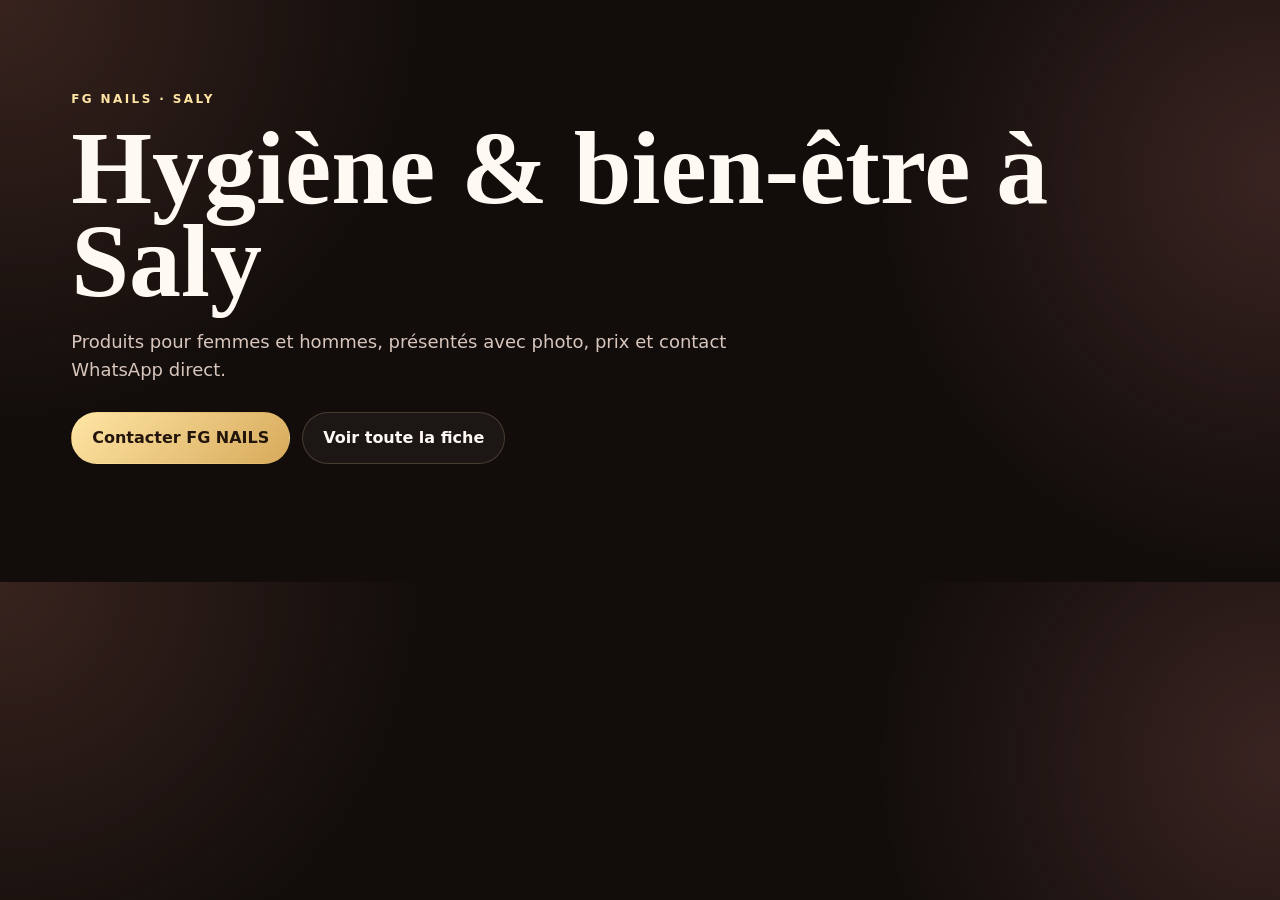
==== hygiene-bien-etre-saly.html @ 7d8c22e6 "Add files via upload" ====
<!DOCTYPE html><html lang="fr"><head><meta charset="utf-8"><meta name="viewport" content="width=device-width,initial-scale=1"><title>Produits d’hygiène et bien-être à Saly · FG NAILS</title><meta name="description" content="Produits pour femmes et hommes, présentés avec photo, prix et contact WhatsApp direct."><link rel="canonical" href="https://fg-nails.digiylyfe.com/hygiene-bien-etre-saly.html"><link rel="stylesheet" href="assets/css/style.css"></head><body><main><section class="section"><p class="eyebrow">FG NAILS · Saly</p><h1 style="font-family:var(--font-h);font-size:clamp(52px,9vw,104px);line-height:.9;margin:0 0 20px">Hygiène & bien-être à Saly</h1><p class="lead">Produits pour femmes et hommes, présentés avec photo, prix et contact WhatsApp direct.</p><div class="hero-actions"><a class="btn btn-primary" href="https://wa.me/221781662359?text=Bonjour%20FG%20NAILS" target="_blank" rel="noopener">Contacter FG NAILS</a><a class="btn btn-secondary" href="index.html">Voir toute la fiche</a></div></section></main></body></html>
---- assets/css/style.css ----
:root{--bg:#120d0b;--panel:#1b1411;--panel2:#241915;--ink:#fff9f4;--muted:#d8c6bd;--rose:#e7b7b4;--rose2:#f8ded8;--gold:#d7aa5b;--gold2:#ffe5a4;--green:#20c77a;--line:rgba(255,229,164,.18);--shadow:0 24px 70px rgba(0,0,0,.35);--r:28px;--font-h:'Cormorant Garamond',Georgia,serif;--font-b:'DM Sans',system-ui,sans-serif}*{box-sizing:border-box}html{scroll-behavior:smooth}body{margin:0;background:radial-gradient(circle at 0 0,#38231e 0,transparent 30%),radial-gradient(circle at 100% 30%,#3a2422 0,transparent 30%),var(--bg);color:var(--ink);font-family:var(--font-b);line-height:1.55}a{color:inherit;text-decoration:none}img{display:block;max-width:100%}.aurora{position:fixed;inset:0;overflow:hidden;pointer-events:none;z-index:-1}.aurora i{position:absolute;width:500px;height:500px;border-radius:50%;filter:blur(110px);opacity:.12;background:var(--rose)}.aurora i:nth-child(1){top:-160px;left:-140px}.aurora i:nth-child(2){right:-180px;top:35%;background:var(--gold)}.aurora i:nth-child(3){left:30%;bottom:-280px;background:#7a3e46}.topbar{position:sticky;top:0;z-index:50;display:flex;align-items:center;justify-content:space-between;gap:20px;padding:15px clamp(18px,4vw,52px);background:rgba(18,13,11,.88);backdrop-filter:blur(18px);border-bottom:1px solid var(--line)}.brand{font-family:var(--font-h);font-size:22px;font-weight:700;letter-spacing:.08em;display:flex;align-items:center;gap:10px}.brand-dot{width:9px;height:9px;border-radius:50%;background:var(--gold);box-shadow:0 0 14px var(--gold)}nav{display:flex;gap:24px;color:var(--muted);font-size:14px;font-weight:700}nav a:hover{color:var(--gold2)}.mini-wa{border:1px solid rgba(32,199,122,.42);background:rgba(32,199,122,.12);color:#7ef0b4;padding:9px 15px;border-radius:999px;font-weight:800;font-size:13px}.hero{max-width:1240px;margin:auto;min-height:calc(100svh - 68px);padding:55px clamp(18px,4vw,52px);display:grid;grid-template-columns:minmax(0,1.15fr) minmax(300px,.65fr);gap:52px;align-items:center}.eyebrow{margin:0 0 12px;color:var(--gold2);text-transform:uppercase;font-size:12px;letter-spacing:.2em;font-weight:800}.hero h1{margin:0;font-family:var(--font-h);font-size:clamp(76px,12vw,160px);line-height:.73;letter-spacing:-.05em}.hero h1 span{background:linear-gradient(145deg,#fff4d1,var(--gold),#8c5b20);-webkit-background-clip:text;background-clip:text;color:transparent}.hero-sub{margin:26px 0 14px;font-family:var(--font-h);font-style:italic;color:var(--rose2);font-size:clamp(30px,4.5vw,58px);line-height:1}.lead{max-width:730px;color:var(--muted);font-size:18px}.hero-actions{display:flex;flex-wrap:wrap;gap:12px;margin:28px 0}.btn{display:inline-flex;justify-content:center;align-items:center;min-height:50px;padding:13px 20px;border-radius:999px;font-weight:800;border:1px solid transparent;transition:.2s transform,.2s background}.btn:hover{transform:translateY(-2px)}.btn-primary{background:linear-gradient(135deg,var(--gold2),var(--gold));color:#23150b}.btn-secondary{border-color:var(--line);background:rgba(255,255,255,.045)}.quick-facts{list-style:none;padding:0;margin:30px 0 0;display:grid;grid-template-columns:repeat(3,1fr);gap:10px}.quick-facts li{padding:15px;border:1px solid var(--line);border-radius:18px;background:rgba(255,255,255,.035)}.quick-facts strong,.quick-facts span{display:block}.quick-facts strong{font-size:12px;color:var(--gold2);text-transform:uppercase;letter-spacing:.1em}.quick-facts span{font-size:14px;margin-top:5px;color:var(--muted)}.hero-card{margin:0;position:relative}.hero-card img{width:min(100%,420px);margin:auto;border-radius:32px;box-shadow:var(--shadow);border:1px solid rgba(255,229,164,.28)}.hero-card figcaption{text-align:center;color:var(--muted);font-size:12px;margin-top:12px}.section{max-width:1240px;margin:auto;padding:90px clamp(18px,4vw,52px)}.section-head{max-width:800px;margin-bottom:34px}.section h2{font-family:var(--font-h);font-size:clamp(42px,6vw,72px);line-height:.96;margin:0 0 16px}.section-head>p:last-child{color:var(--muted);font-size:17px}.service-grid,.product-grid,.video-grid{display:grid;grid-template-columns:repeat(3,minmax(0,1fr));gap:18px}.service-card,.product-card,.video-card{background:linear-gradient(160deg,rgba(255,255,255,.065),rgba(255,255,255,.02));border:1px solid var(--line);border-radius:var(--r);padding:26px;box-shadow:0 12px 30px rgba(0,0,0,.15)}.service-icon{font-size:32px}.service-card h3,.product-card h3,.video-card h3{font-family:var(--font-h);font-size:30px;margin:12px 0 7px}.service-card p,.product-card p,.video-card p{color:var(--muted);margin:0}.service-card a,.product-card a,.video-card a{display:inline-flex;margin-top:18px;color:var(--gold2);font-weight:800}.care-note{margin-top:22px;padding:18px 20px;border-left:4px solid var(--gold);background:rgba(215,170,91,.08);border-radius:8px 20px 20px 8px;color:var(--muted)}.shop{position:relative}.filters{display:flex;flex-wrap:wrap;gap:8px;margin:0 0 24px}.filter-btn{border:1px solid var(--line);background:transparent;color:var(--muted);border-radius:999px;padding:9px 14px;font-weight:700;cursor:pointer}.filter-btn.active{background:var(--rose2);color:#281714}.product-card{padding:0;overflow:hidden}.product-card img{width:100%;aspect-ratio:1/1;object-fit:cover}.product-body{padding:22px}.product-meta{display:flex;justify-content:space-between;gap:10px;align-items:center;margin-top:12px}.price{font-weight:900;color:var(--gold2)}.tag{font-size:11px;text-transform:uppercase;letter-spacing:.09em;color:var(--rose2)}.empty-state{text-align:center;padding:48px 24px;border:1px dashed rgba(255,229,164,.3);border-radius:var(--r);background:rgba(255,255,255,.025)}.empty-state span{display:block;font-family:var(--font-h);font-size:40px}.empty-state p{max-width:620px;margin:8px auto 22px;color:var(--muted)}.video-card .thumb{aspect-ratio:16/10;border-radius:20px;display:grid;place-items:center;background:linear-gradient(145deg,#4b2a2a,#18100e);border:1px solid var(--line);font-size:42px}.proof{display:grid;grid-template-columns:1.2fr .7fr;gap:48px;align-items:center}.proof-copy>p:not(.eyebrow){color:var(--muted);font-size:18px}.proof-grid{display:grid;grid-template-columns:repeat(3,1fr);gap:12px;margin-top:30px}.proof-grid div{border:1px solid var(--line);border-radius:20px;padding:18px}.proof-grid b{display:block;font-family:var(--font-h);font-size:42px;color:var(--gold2)}.proof-grid span{color:var(--muted);font-size:14px}.profile-sheet{margin:0}.profile-sheet img{border-radius:28px;box-shadow:var(--shadow);border:1px solid var(--line)}.profile-sheet a{display:block;text-align:center;margin-top:12px;color:var(--gold2);font-weight:800}.qr-zone{display:grid;grid-template-columns:260px 1fr;gap:38px;align-items:center;background:linear-gradient(140deg,rgba(255,229,164,.09),rgba(231,183,180,.055));border:1px solid var(--line);border-radius:36px;margin-bottom:90px}.qr-zone img{border-radius:24px;background:white;padding:12px}.qr-zone p:not(.eyebrow){color:var(--muted)}footer{border-top:1px solid var(--line);padding:30px clamp(18px,4vw,52px);display:flex;justify-content:space-between;gap:24px;color:var(--muted);background:#0b0807}footer div strong,footer div span{display:block}footer strong{color:var(--gold2);font-family:var(--font-h);font-size:26px}footer a{color:var(--gold2)}.sticky-wa{display:none;position:fixed;left:16px;right:16px;bottom:14px;z-index:60;padding:15px;text-align:center;border-radius:999px;background:#20c77a;color:#07150d;font-weight:900;box-shadow:0 12px 28px rgba(0,0,0,.4)}@media(max-width:900px){nav{display:none}.hero{grid-template-columns:1fr;padding-top:42px}.hero-copy{text-align:center}.lead{margin-left:auto;margin-right:auto}.hero-actions{justify-content:center}.quick-facts{grid-template-columns:1fr;text-align:left}.service-grid,.product-grid,.video-grid{grid-template-columns:repeat(2,1fr)}.proof{grid-template-columns:1fr}.profile-sheet{max-width:560px;margin:auto}.qr-zone{grid-template-columns:180px 1fr}.sticky-wa{display:block}body{padding-bottom:74px}}@media(max-width:600px){.topbar{padding:13px 16px}.mini-wa{font-size:12px;padding:8px 12px}.hero{padding-left:16px;padding-right:16px;gap:34px}.hero h1{font-size:86px}.hero-sub{font-size:34px}.section{padding:68px 16px}.service-grid,.product-grid,.video-grid{grid-template-columns:1fr}.proof-grid{grid-template-columns:1fr}.qr-zone{margin:0 16px 70px;padding:26px 18px;grid-template-columns:1fr;text-align:center}.qr-zone img{width:190px;margin:auto}footer{flex-direction:column;padding-bottom:28px}.hero-card img{width:100%;max-width:390px}}
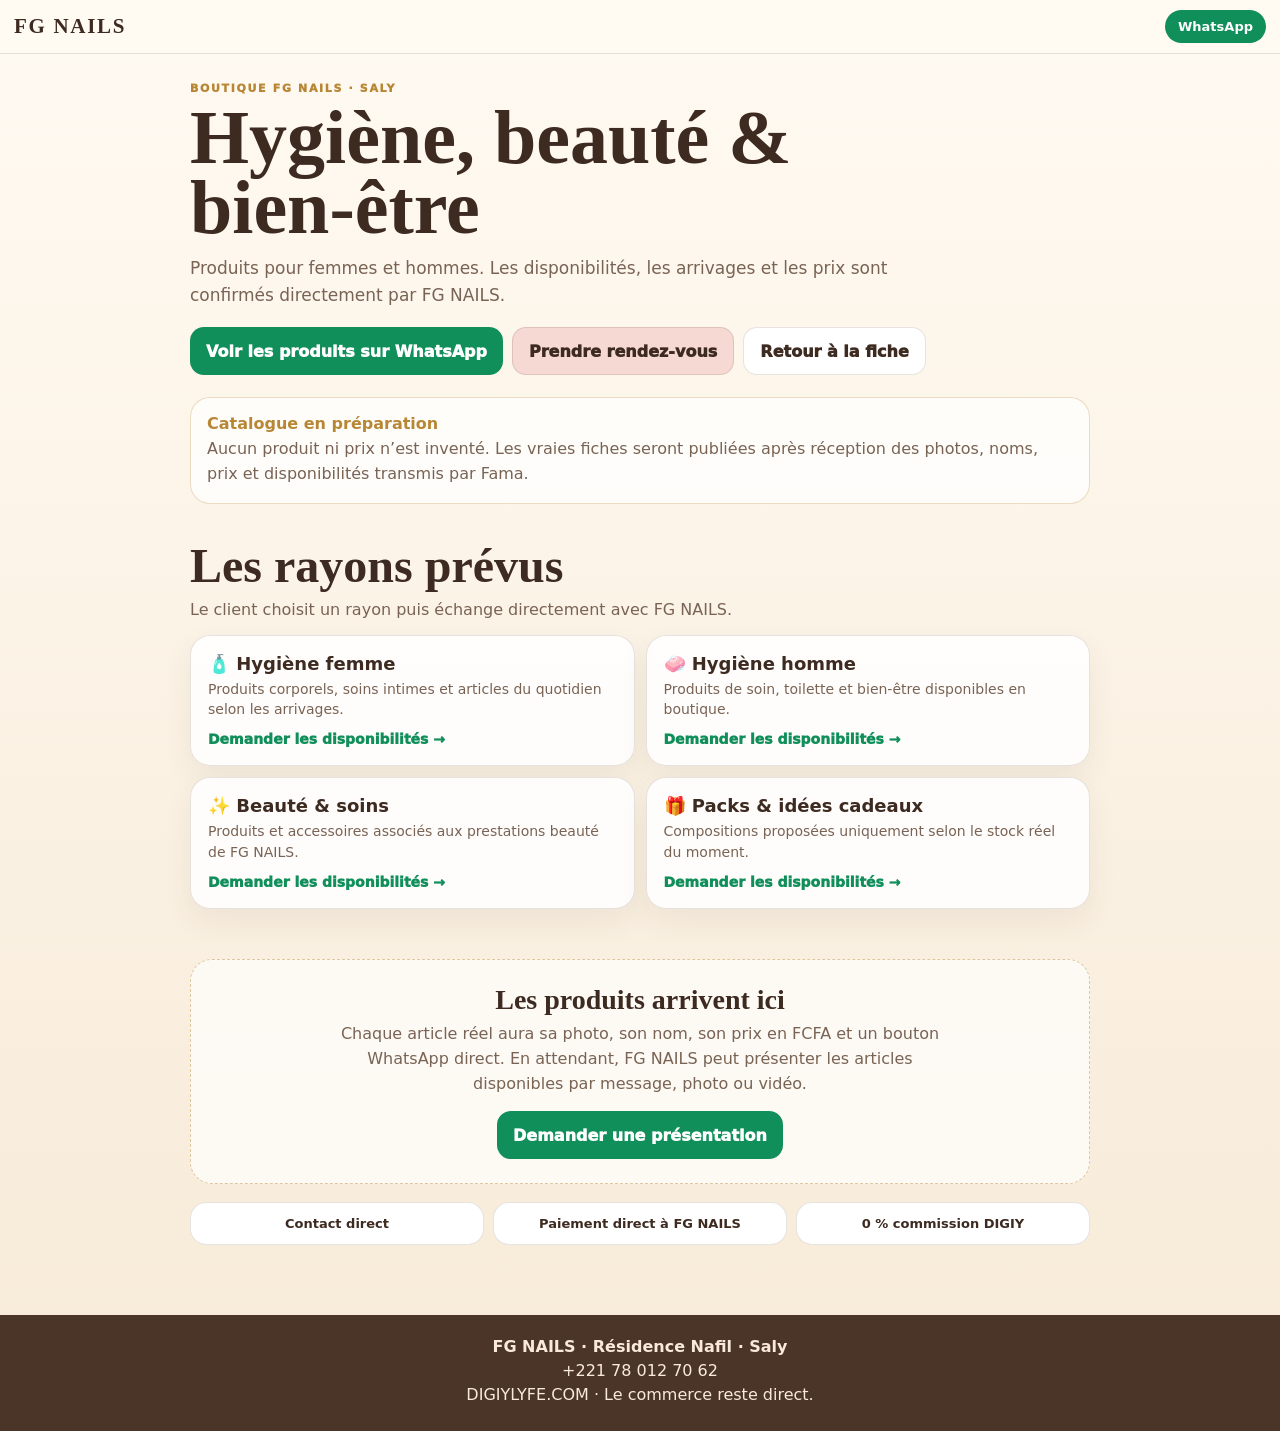
==== commit 60fa322a: "Créer la boutique produits légère de FG NAILS" ====
--- a/hygiene-bien-etre-saly.html
+++ b/hygiene-bien-etre-saly.html
@@ -1 +1,80 @@
-<!DOCTYPE html><html lang="fr"><head><meta charset="utf-8"><meta name="viewport" content="width=device-width,initial-scale=1"><title>Produits d’hygiène et bien-être à Saly · FG NAILS</title><meta name="description" content="Produits pour femmes et hommes, présentés avec photo, prix et contact WhatsApp direct."><link rel="canonical" href="https://fg-nails.digiylyfe.com/hygiene-bien-etre-saly.html"><link rel="stylesheet" href="assets/css/style.css"></head><body><main><section class="section"><p class="eyebrow">FG NAILS · Saly</p><h1 style="font-family:var(--font-h);font-size:clamp(52px,9vw,104px);line-height:.9;margin:0 0 20px">Hygiène & bien-être à Saly</h1><p class="lead">Produits pour femmes et hommes, présentés avec photo, prix et contact WhatsApp direct.</p><div class="hero-actions"><a class="btn btn-primary" href="https://wa.me/221781662359?text=Bonjour%20FG%20NAILS" target="_blank" rel="noopener">Contacter FG NAILS</a><a class="btn btn-secondary" href="index.html">Voir toute la fiche</a></div></section></main></body></html>+<!doctype html>
+<html lang="fr">
+<head>
+  <meta charset="utf-8">
+  <meta name="viewport" content="width=device-width,initial-scale=1,viewport-fit=cover">
+  <meta name="theme-color" content="#f2e4d0">
+  <meta name="description" content="Boutique FG NAILS à Saly : produits d’hygiène, beauté et bien-être pour femmes et hommes. Disponibilités et prix confirmés directement par WhatsApp.">
+  <link rel="canonical" href="https://f-g-nails.digiylyfe.com/hygiene-bien-etre-saly.html">
+  <title>Boutique FG NAILS · Hygiène, beauté et bien-être à Saly</title>
+  <style>
+    :root{--bg:#fffaf2;--paper:#fff;--ink:#3d2a20;--muted:#796354;--gold:#b88735;--rose:#f6d9d2;--green:#118f5b;--line:rgba(86,59,41,.14)}
+    *{box-sizing:border-box}html{scroll-behavior:smooth}body{margin:0;background:linear-gradient(180deg,var(--bg),#f7ead7);color:var(--ink);font-family:system-ui,-apple-system,Segoe UI,Arial,sans-serif}a{text-decoration:none;color:inherit}
+    .top{position:sticky;top:0;z-index:8;display:flex;align-items:center;justify-content:space-between;gap:10px;padding:10px 14px;background:#fffaf2f2;border-bottom:1px solid var(--line)}
+    .brand{font:800 21px Georgia;letter-spacing:.08em}.top a:last-child{padding:9px 13px;border-radius:999px;background:var(--green);color:#fff;font-size:13px;font-weight:900}
+    main{width:min(900px,calc(100% - 24px));margin:auto;padding:28px 0 70px}.ey{margin:0;color:var(--gold);font-size:11px;font-weight:1000;letter-spacing:.15em;text-transform:uppercase}h1,h2,h3{font-family:Georgia,serif}h1{margin:8px 0 12px;font-size:clamp(44px,12vw,76px);line-height:.92}.lead{margin:0;max-width:720px;color:var(--muted);font-size:17px;line-height:1.6}
+    .actions{display:flex;flex-wrap:wrap;gap:9px;margin-top:18px}.btn{min-height:48px;display:inline-flex;align-items:center;justify-content:center;padding:0 16px;border-radius:14px;border:1px solid var(--line);background:#fff;font-weight:950}.btn.main{background:var(--green);color:#fff;border:0}.btn.rose{background:var(--rose)}
+    .notice{margin-top:22px;padding:16px;border-radius:20px;border:1px solid rgba(184,135,53,.28);background:rgba(255,255,255,.75)}.notice strong{display:block;color:var(--gold);margin-bottom:4px}.notice p{margin:0;color:var(--muted);line-height:1.55}
+    .section{padding-top:34px}.section h2{margin:0 0 7px;font-size:clamp(32px,8vw,48px)}.section>p{margin:0;color:var(--muted)}
+    .grid{display:grid;grid-template-columns:repeat(2,minmax(0,1fr));gap:11px;margin-top:16px}.cat{padding:17px;border-radius:20px;border:1px solid var(--line);background:rgba(255,255,255,.86);box-shadow:0 12px 30px rgba(76,51,34,.07)}.cat b{display:block;font-size:18px;margin-bottom:5px}.cat span{display:block;color:var(--muted);font-size:14px;line-height:1.45}.cat a{display:inline-flex;margin-top:12px;color:var(--green);font-weight:950;font-size:14px}
+    .empty{margin-top:16px;padding:24px;border:1px dashed rgba(184,135,53,.45);border-radius:22px;background:#ffffffa8;text-align:center}.empty h3{margin:0 0 6px;font-size:28px}.empty p{margin:0 auto 15px;max-width:620px;color:var(--muted);line-height:1.55}
+    .rules{display:grid;grid-template-columns:repeat(3,1fr);gap:9px;margin-top:18px}.rule{padding:13px;border-radius:16px;background:#fff;border:1px solid var(--line);text-align:center;font-size:13px;font-weight:900}
+    footer{padding:22px 14px;text-align:center;background:#4b3529;color:#f9ead9}footer p{margin:5px 0}
+    @media(max-width:600px){.grid,.rules{grid-template-columns:1fr}.actions{display:grid}.btn{width:100%}}
+  </style>
+  <meta name="digiy-build" content="fg-nails-boutique-legere-20260805">
+</head>
+<body>
+  <header class="top">
+    <a class="brand" href="./">FG NAILS</a>
+    <a href="https://wa.me/221780127062?text=Bonjour%20FG%20NAILS%2C%20je%20souhaite%20voir%20les%20produits%20disponibles." target="_blank" rel="noopener">WhatsApp</a>
+  </header>
+
+  <main>
+    <section>
+      <p class="ey">Boutique FG NAILS · Saly</p>
+      <h1>Hygiène, beauté & bien-être</h1>
+      <p class="lead">Produits pour femmes et hommes. Les disponibilités, les arrivages et les prix sont confirmés directement par FG NAILS.</p>
+      <div class="actions">
+        <a class="btn main" href="https://wa.me/221780127062?text=Bonjour%20FG%20NAILS%2C%20pouvez-vous%20me%20montrer%20les%20produits%20disponibles%20aujourd’hui%20%3F" target="_blank" rel="noopener">Voir les produits sur WhatsApp</a>
+        <a class="btn rose" href="rendez-vous.html">Prendre rendez-vous</a>
+        <a class="btn" href="index.html">Retour à la fiche</a>
+      </div>
+      <div class="notice">
+        <strong>Catalogue en préparation</strong>
+        <p>Aucun produit ni prix n’est inventé. Les vraies fiches seront publiées après réception des photos, noms, prix et disponibilités transmis par Fama.</p>
+      </div>
+    </section>
+
+    <section class="section">
+      <h2>Les rayons prévus</h2>
+      <p>Le client choisit un rayon puis échange directement avec FG NAILS.</p>
+      <div class="grid">
+        <article class="cat"><b>🧴 Hygiène femme</b><span>Produits corporels, soins intimes et articles du quotidien selon les arrivages.</span><a href="https://wa.me/221780127062?text=Bonjour%20FG%20NAILS%2C%20je%20souhaite%20voir%20les%20produits%20d’hygiène%20femme%20disponibles." target="_blank" rel="noopener">Demander les disponibilités →</a></article>
+        <article class="cat"><b>🧼 Hygiène homme</b><span>Produits de soin, toilette et bien-être disponibles en boutique.</span><a href="https://wa.me/221780127062?text=Bonjour%20FG%20NAILS%2C%20je%20souhaite%20voir%20les%20produits%20d’hygiène%20homme%20disponibles." target="_blank" rel="noopener">Demander les disponibilités →</a></article>
+        <article class="cat"><b>✨ Beauté & soins</b><span>Produits et accessoires associés aux prestations beauté de FG NAILS.</span><a href="https://wa.me/221780127062?text=Bonjour%20FG%20NAILS%2C%20je%20souhaite%20voir%20les%20produits%20beauté%20et%20soins%20disponibles." target="_blank" rel="noopener">Demander les disponibilités →</a></article>
+        <article class="cat"><b>🎁 Packs & idées cadeaux</b><span>Compositions proposées uniquement selon le stock réel du moment.</span><a href="https://wa.me/221780127062?text=Bonjour%20FG%20NAILS%2C%20avez-vous%20des%20packs%20ou%20idées%20cadeaux%20disponibles%20%3F" target="_blank" rel="noopener">Demander les disponibilités →</a></article>
+      </div>
+    </section>
+
+    <section class="section">
+      <div class="empty">
+        <h3>Les produits arrivent ici</h3>
+        <p>Chaque article réel aura sa photo, son nom, son prix en FCFA et un bouton WhatsApp direct. En attendant, FG NAILS peut présenter les articles disponibles par message, photo ou vidéo.</p>
+        <a class="btn main" href="https://wa.me/221780127062?text=Bonjour%20FG%20NAILS%2C%20pouvez-vous%20me%20faire%20une%20présentation%20photo%20ou%20vidéo%20des%20produits%20disponibles%20%3F" target="_blank" rel="noopener">Demander une présentation</a>
+      </div>
+      <div class="rules">
+        <div class="rule">Contact direct</div>
+        <div class="rule">Paiement direct à FG NAILS</div>
+        <div class="rule">0 % commission DIGIY</div>
+      </div>
+    </section>
+  </main>
+
+  <footer>
+    <b>FG NAILS · Résidence Nafil · Saly</b>
+    <p>+221 78 012 70 62</p>
+    <p>DIGIYLYFE.COM · Le commerce reste direct.</p>
+  </footer>
+</body>
+</html>
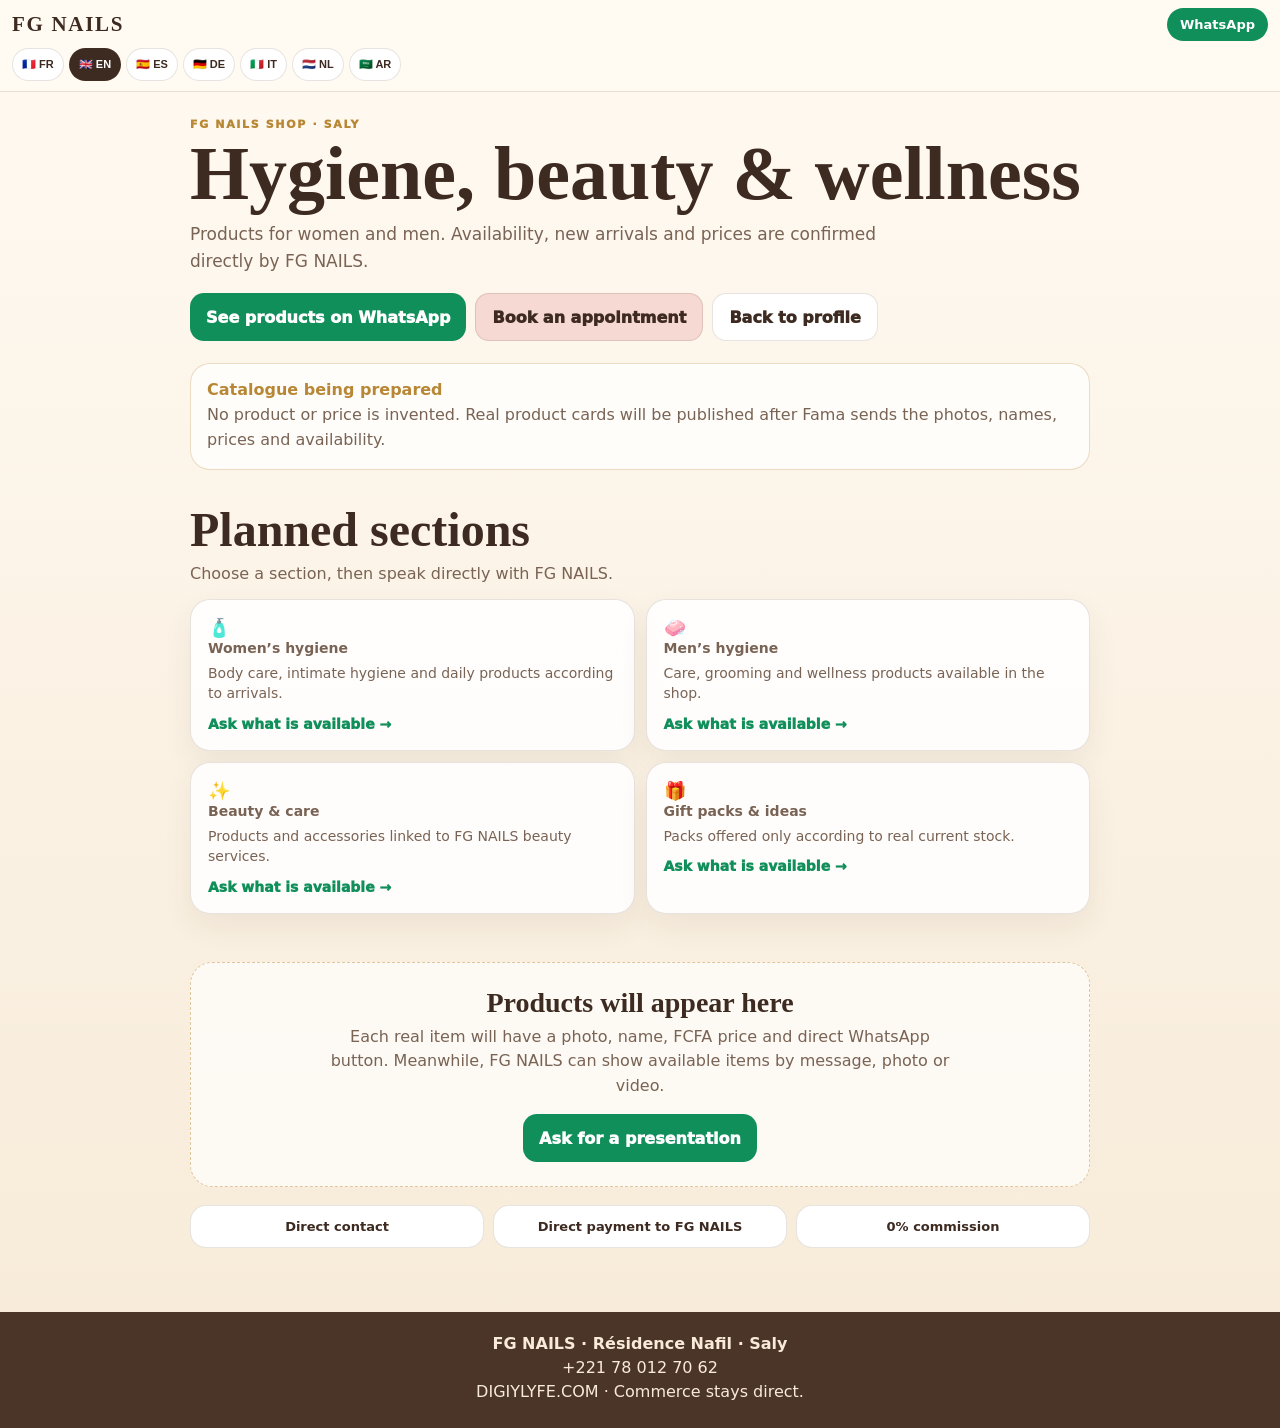
==== commit 73a83be3: "Passer la boutique produits FG NAILS en 7 langues" ====
--- a/hygiene-bien-etre-saly.html
+++ b/hygiene-bien-etre-saly.html
@@ -1,80 +1,24 @@
 <!doctype html>
 <html lang="fr">
 <head>
-  <meta charset="utf-8">
-  <meta name="viewport" content="width=device-width,initial-scale=1,viewport-fit=cover">
-  <meta name="theme-color" content="#f2e4d0">
-  <meta name="description" content="Boutique FG NAILS à Saly : produits d’hygiène, beauté et bien-être pour femmes et hommes. Disponibilités et prix confirmés directement par WhatsApp.">
-  <link rel="canonical" href="https://f-g-nails.digiylyfe.com/hygiene-bien-etre-saly.html">
-  <title>Boutique FG NAILS · Hygiène, beauté et bien-être à Saly</title>
-  <style>
-    :root{--bg:#fffaf2;--paper:#fff;--ink:#3d2a20;--muted:#796354;--gold:#b88735;--rose:#f6d9d2;--green:#118f5b;--line:rgba(86,59,41,.14)}
-    *{box-sizing:border-box}html{scroll-behavior:smooth}body{margin:0;background:linear-gradient(180deg,var(--bg),#f7ead7);color:var(--ink);font-family:system-ui,-apple-system,Segoe UI,Arial,sans-serif}a{text-decoration:none;color:inherit}
-    .top{position:sticky;top:0;z-index:8;display:flex;align-items:center;justify-content:space-between;gap:10px;padding:10px 14px;background:#fffaf2f2;border-bottom:1px solid var(--line)}
-    .brand{font:800 21px Georgia;letter-spacing:.08em}.top a:last-child{padding:9px 13px;border-radius:999px;background:var(--green);color:#fff;font-size:13px;font-weight:900}
-    main{width:min(900px,calc(100% - 24px));margin:auto;padding:28px 0 70px}.ey{margin:0;color:var(--gold);font-size:11px;font-weight:1000;letter-spacing:.15em;text-transform:uppercase}h1,h2,h3{font-family:Georgia,serif}h1{margin:8px 0 12px;font-size:clamp(44px,12vw,76px);line-height:.92}.lead{margin:0;max-width:720px;color:var(--muted);font-size:17px;line-height:1.6}
-    .actions{display:flex;flex-wrap:wrap;gap:9px;margin-top:18px}.btn{min-height:48px;display:inline-flex;align-items:center;justify-content:center;padding:0 16px;border-radius:14px;border:1px solid var(--line);background:#fff;font-weight:950}.btn.main{background:var(--green);color:#fff;border:0}.btn.rose{background:var(--rose)}
-    .notice{margin-top:22px;padding:16px;border-radius:20px;border:1px solid rgba(184,135,53,.28);background:rgba(255,255,255,.75)}.notice strong{display:block;color:var(--gold);margin-bottom:4px}.notice p{margin:0;color:var(--muted);line-height:1.55}
-    .section{padding-top:34px}.section h2{margin:0 0 7px;font-size:clamp(32px,8vw,48px)}.section>p{margin:0;color:var(--muted)}
-    .grid{display:grid;grid-template-columns:repeat(2,minmax(0,1fr));gap:11px;margin-top:16px}.cat{padding:17px;border-radius:20px;border:1px solid var(--line);background:rgba(255,255,255,.86);box-shadow:0 12px 30px rgba(76,51,34,.07)}.cat b{display:block;font-size:18px;margin-bottom:5px}.cat span{display:block;color:var(--muted);font-size:14px;line-height:1.45}.cat a{display:inline-flex;margin-top:12px;color:var(--green);font-weight:950;font-size:14px}
-    .empty{margin-top:16px;padding:24px;border:1px dashed rgba(184,135,53,.45);border-radius:22px;background:#ffffffa8;text-align:center}.empty h3{margin:0 0 6px;font-size:28px}.empty p{margin:0 auto 15px;max-width:620px;color:var(--muted);line-height:1.55}
-    .rules{display:grid;grid-template-columns:repeat(3,1fr);gap:9px;margin-top:18px}.rule{padding:13px;border-radius:16px;background:#fff;border:1px solid var(--line);text-align:center;font-size:13px;font-weight:900}
-    footer{padding:22px 14px;text-align:center;background:#4b3529;color:#f9ead9}footer p{margin:5px 0}
-    @media(max-width:600px){.grid,.rules{grid-template-columns:1fr}.actions{display:grid}.btn{width:100%}}
-  </style>
-  <meta name="digiy-build" content="fg-nails-boutique-legere-20260805">
+<meta charset="utf-8">
+<meta name="viewport" content="width=device-width,initial-scale=1,viewport-fit=cover">
+<meta name="theme-color" content="#f2e4d0">
+<meta name="description" content="Boutique FG NAILS à Saly : produits d’hygiène, beauté et bien-être pour femmes et hommes. Disponibilités et prix confirmés directement par WhatsApp.">
+<link rel="canonical" href="https://f-g-nails.digiylyfe.com/hygiene-bien-etre-saly.html">
+<title>Boutique FG NAILS · Hygiène, beauté et bien-être à Saly</title>
+<style>
+:root{--bg:#fffaf2;--ink:#3d2a20;--muted:#796354;--gold:#b88735;--rose:#f6d9d2;--green:#118f5b;--line:rgba(86,59,41,.14)}*{box-sizing:border-box}html{scroll-behavior:smooth}body{margin:0;background:linear-gradient(180deg,var(--bg),#f7ead7);color:var(--ink);font-family:system-ui,-apple-system,Segoe UI,Arial,sans-serif}a{text-decoration:none;color:inherit}.top{position:sticky;top:0;z-index:8;padding:8px 12px;background:#fffaf2f2;border-bottom:1px solid var(--line);backdrop-filter:blur(12px)}.topline{display:flex;align-items:center;justify-content:space-between;gap:10px}.brand{font:800 21px Georgia;letter-spacing:.08em}.wa{padding:9px 13px;border-radius:999px;background:var(--green);color:#fff;font-size:13px;font-weight:900}.langs{display:flex;gap:5px;overflow-x:auto;margin-top:7px;padding-bottom:2px;scrollbar-width:none}.langs::-webkit-scrollbar{display:none}.langs button{flex:0 0 auto;min-height:33px;padding:0 9px;border:1px solid var(--line);border-radius:999px;background:#fff;color:var(--ink);font-size:11px;font-weight:900;cursor:pointer}.langs button.active{background:var(--ink);color:#fff}main{width:min(900px,calc(100% - 24px));margin:auto;padding:26px 0 64px}.ey{margin:0;color:var(--gold);font-size:11px;font-weight:1000;letter-spacing:.15em;text-transform:uppercase}h1,h2,h3{font-family:Georgia,serif}h1{margin:8px 0 12px;font-size:clamp(44px,12vw,76px);line-height:.92}.lead{margin:0;max-width:720px;color:var(--muted);font-size:17px;line-height:1.6}.actions{display:flex;flex-wrap:wrap;gap:9px;margin-top:18px}.btn{min-height:48px;display:inline-flex;align-items:center;justify-content:center;padding:0 16px;border-radius:14px;border:1px solid var(--line);background:#fff;font-weight:950}.btn.main{background:var(--green);color:#fff;border:0}.btn.rose{background:var(--rose)}.notice{margin-top:22px;padding:16px;border-radius:20px;border:1px solid rgba(184,135,53,.28);background:rgba(255,255,255,.75)}.notice strong{display:block;color:var(--gold);margin-bottom:4px}.notice p{margin:0;color:var(--muted);line-height:1.55}.section{padding-top:32px}.section h2{margin:0 0 7px;font-size:clamp(32px,8vw,48px)}.section>p{margin:0;color:var(--muted)}.grid{display:grid;grid-template-columns:repeat(2,minmax(0,1fr));gap:11px;margin-top:16px}.cat{padding:17px;border-radius:20px;border:1px solid var(--line);background:rgba(255,255,255,.86);box-shadow:0 12px 30px rgba(76,51,34,.07)}.cat b{display:block;font-size:18px;margin-bottom:5px}.cat span{display:block;color:var(--muted);font-size:14px;line-height:1.45}.cat a{display:inline-flex;margin-top:12px;color:var(--green);font-weight:950;font-size:14px}.empty{margin-top:16px;padding:24px;border:1px dashed rgba(184,135,53,.45);border-radius:22px;background:#ffffffa8;text-align:center}.empty h3{margin:0 0 6px;font-size:28px}.empty p{margin:0 auto 15px;max-width:620px;color:var(--muted);line-height:1.55}.rules{display:grid;grid-template-columns:repeat(3,1fr);gap:9px;margin-top:18px}.rule{padding:13px;border-radius:16px;background:#fff;border:1px solid var(--line);text-align:center;font-size:13px;font-weight:900}footer{padding:22px 14px;text-align:center;background:#4b3529;color:#f9ead9}footer p{margin:5px 0}html[dir="rtl"] main{text-align:right}@media(max-width:600px){.grid,.rules{grid-template-columns:1fr}.actions{display:grid}.btn{width:100%}}
+</style>
+<meta name="digiy-build" content="fg-nails-boutique-7-langues-20260805">
+<script src="assets/js/fg-i18n.js?v=20260805-7l" defer></script>
 </head>
-<body>
-  <header class="top">
-    <a class="brand" href="./">FG NAILS</a>
-    <a href="https://wa.me/221780127062?text=Bonjour%20FG%20NAILS%2C%20je%20souhaite%20voir%20les%20produits%20disponibles." target="_blank" rel="noopener">WhatsApp</a>
-  </header>
-
-  <main>
-    <section>
-      <p class="ey">Boutique FG NAILS · Saly</p>
-      <h1>Hygiène, beauté & bien-être</h1>
-      <p class="lead">Produits pour femmes et hommes. Les disponibilités, les arrivages et les prix sont confirmés directement par FG NAILS.</p>
-      <div class="actions">
-        <a class="btn main" href="https://wa.me/221780127062?text=Bonjour%20FG%20NAILS%2C%20pouvez-vous%20me%20montrer%20les%20produits%20disponibles%20aujourd’hui%20%3F" target="_blank" rel="noopener">Voir les produits sur WhatsApp</a>
-        <a class="btn rose" href="rendez-vous.html">Prendre rendez-vous</a>
-        <a class="btn" href="index.html">Retour à la fiche</a>
-      </div>
-      <div class="notice">
-        <strong>Catalogue en préparation</strong>
-        <p>Aucun produit ni prix n’est inventé. Les vraies fiches seront publiées après réception des photos, noms, prix et disponibilités transmis par Fama.</p>
-      </div>
-    </section>
-
-    <section class="section">
-      <h2>Les rayons prévus</h2>
-      <p>Le client choisit un rayon puis échange directement avec FG NAILS.</p>
-      <div class="grid">
-        <article class="cat"><b>🧴 Hygiène femme</b><span>Produits corporels, soins intimes et articles du quotidien selon les arrivages.</span><a href="https://wa.me/221780127062?text=Bonjour%20FG%20NAILS%2C%20je%20souhaite%20voir%20les%20produits%20d’hygiène%20femme%20disponibles." target="_blank" rel="noopener">Demander les disponibilités →</a></article>
-        <article class="cat"><b>🧼 Hygiène homme</b><span>Produits de soin, toilette et bien-être disponibles en boutique.</span><a href="https://wa.me/221780127062?text=Bonjour%20FG%20NAILS%2C%20je%20souhaite%20voir%20les%20produits%20d’hygiène%20homme%20disponibles." target="_blank" rel="noopener">Demander les disponibilités →</a></article>
-        <article class="cat"><b>✨ Beauté & soins</b><span>Produits et accessoires associés aux prestations beauté de FG NAILS.</span><a href="https://wa.me/221780127062?text=Bonjour%20FG%20NAILS%2C%20je%20souhaite%20voir%20les%20produits%20beauté%20et%20soins%20disponibles." target="_blank" rel="noopener">Demander les disponibilités →</a></article>
-        <article class="cat"><b>🎁 Packs & idées cadeaux</b><span>Compositions proposées uniquement selon le stock réel du moment.</span><a href="https://wa.me/221780127062?text=Bonjour%20FG%20NAILS%2C%20avez-vous%20des%20packs%20ou%20idées%20cadeaux%20disponibles%20%3F" target="_blank" rel="noopener">Demander les disponibilités →</a></article>
-      </div>
-    </section>
-
-    <section class="section">
-      <div class="empty">
-        <h3>Les produits arrivent ici</h3>
-        <p>Chaque article réel aura sa photo, son nom, son prix en FCFA et un bouton WhatsApp direct. En attendant, FG NAILS peut présenter les articles disponibles par message, photo ou vidéo.</p>
-        <a class="btn main" href="https://wa.me/221780127062?text=Bonjour%20FG%20NAILS%2C%20pouvez-vous%20me%20faire%20une%20présentation%20photo%20ou%20vidéo%20des%20produits%20disponibles%20%3F" target="_blank" rel="noopener">Demander une présentation</a>
-      </div>
-      <div class="rules">
-        <div class="rule">Contact direct</div>
-        <div class="rule">Paiement direct à FG NAILS</div>
-        <div class="rule">0 % commission DIGIY</div>
-      </div>
-    </section>
-  </main>
-
-  <footer>
-    <b>FG NAILS · Résidence Nafil · Saly</b>
-    <p>+221 78 012 70 62</p>
-    <p>DIGIYLYFE.COM · Le commerce reste direct.</p>
-  </footer>
-</body>
-</html>+<body data-page="shop">
+<header class="top"><div class="topline"><a class="brand" href="./" data-keep-lang>FG NAILS</a><a class="wa" href="https://wa.me/221780127062" target="_blank" rel="noopener" data-i18n="whatsapp">WhatsApp</a></div><div class="langs" data-fg-langbar aria-label="Languages"></div></header>
+<main>
+<section><p class="ey" data-i18n="shop_kicker">Boutique FG NAILS · Saly</p><h1 data-i18n="shop_title">Hygiène, beauté & bien-être</h1><p class="lead" data-i18n="shop_lead">Produits pour femmes et hommes. Les disponibilités, les arrivages et les prix sont confirmés directement par FG NAILS.</p><div class="actions"><a class="btn main" href="https://wa.me/221780127062" target="_blank" rel="noopener" data-i18n="products_whatsapp">Voir les produits sur WhatsApp</a><a class="btn rose" href="rendez-vous.html" data-keep-lang data-i18n="book">Prendre rendez-vous</a><a class="btn" href="index.html" data-keep-lang data-i18n="back_profile">Retour à la fiche</a></div><div class="notice"><strong data-i18n="catalog_prep">Catalogue en préparation</strong><p data-i18n="no_fake">Aucun produit ni prix n’est inventé. Les vraies fiches seront publiées après réception des photos, noms, prix et disponibilités transmis par Fama.</p></div></section>
+<section class="section"><h2 data-i18n="planned_sections">Les rayons prévus</h2><p data-i18n="choose_section">Le client choisit un rayon puis échange directement avec FG NAILS.</p><div class="grid"><article class="cat"><b>🧴 <span data-i18n="women_hygiene">Hygiène femme</span></b><span data-i18n="woman_cat_desc">Produits corporels, soins intimes et articles du quotidien selon les arrivages.</span><a href="https://wa.me/221780127062" target="_blank" rel="noopener" data-i18n="ask_availability">Demander les disponibilités →</a></article><article class="cat"><b>🧼 <span data-i18n="men_hygiene">Hygiène homme</span></b><span data-i18n="man_cat_desc">Produits de soin, toilette et bien-être disponibles en boutique.</span><a href="https://wa.me/221780127062" target="_blank" rel="noopener" data-i18n="ask_availability">Demander les disponibilités →</a></article><article class="cat"><b>✨ <span data-i18n="beauty_cat">Beauté & soins</span></b><span data-i18n="beauty_cat_desc">Produits et accessoires associés aux prestations beauté de FG NAILS.</span><a href="https://wa.me/221780127062" target="_blank" rel="noopener" data-i18n="ask_availability">Demander les disponibilités →</a></article><article class="cat"><b>🎁 <span data-i18n="gifts">Packs & idées cadeaux</span></b><span data-i18n="gifts_desc">Compositions proposées uniquement selon le stock réel du moment.</span><a href="https://wa.me/221780127062" target="_blank" rel="noopener" data-i18n="ask_availability">Demander les disponibilités →</a></article></div></section>
+<section class="section"><div class="empty"><h3 data-i18n="products_coming">Les produits arrivent ici</h3><p data-i18n="real_products">Chaque article réel aura sa photo, son nom, son prix en FCFA et un bouton WhatsApp direct. En attendant, FG NAILS peut présenter les articles disponibles par message, photo ou vidéo.</p><a class="btn main" href="https://wa.me/221780127062" target="_blank" rel="noopener" data-i18n="ask_presentation">Demander une présentation</a></div><div class="rules"><div class="rule" data-i18n="direct_contact">Contact direct</div><div class="rule" data-i18n="direct_payment">Paiement direct à FG NAILS</div><div class="rule" data-i18n="commission">0 % de commission</div></div></section>
+</main>
+<footer><b>FG NAILS · <span data-i18n="location">Résidence Nafil · Saly</span></b><p>+221 78 012 70 62</p><p>DIGIYLYFE.COM · <span data-i18n="trade_direct">Le commerce reste direct.</span></p></footer>
+</body></html>
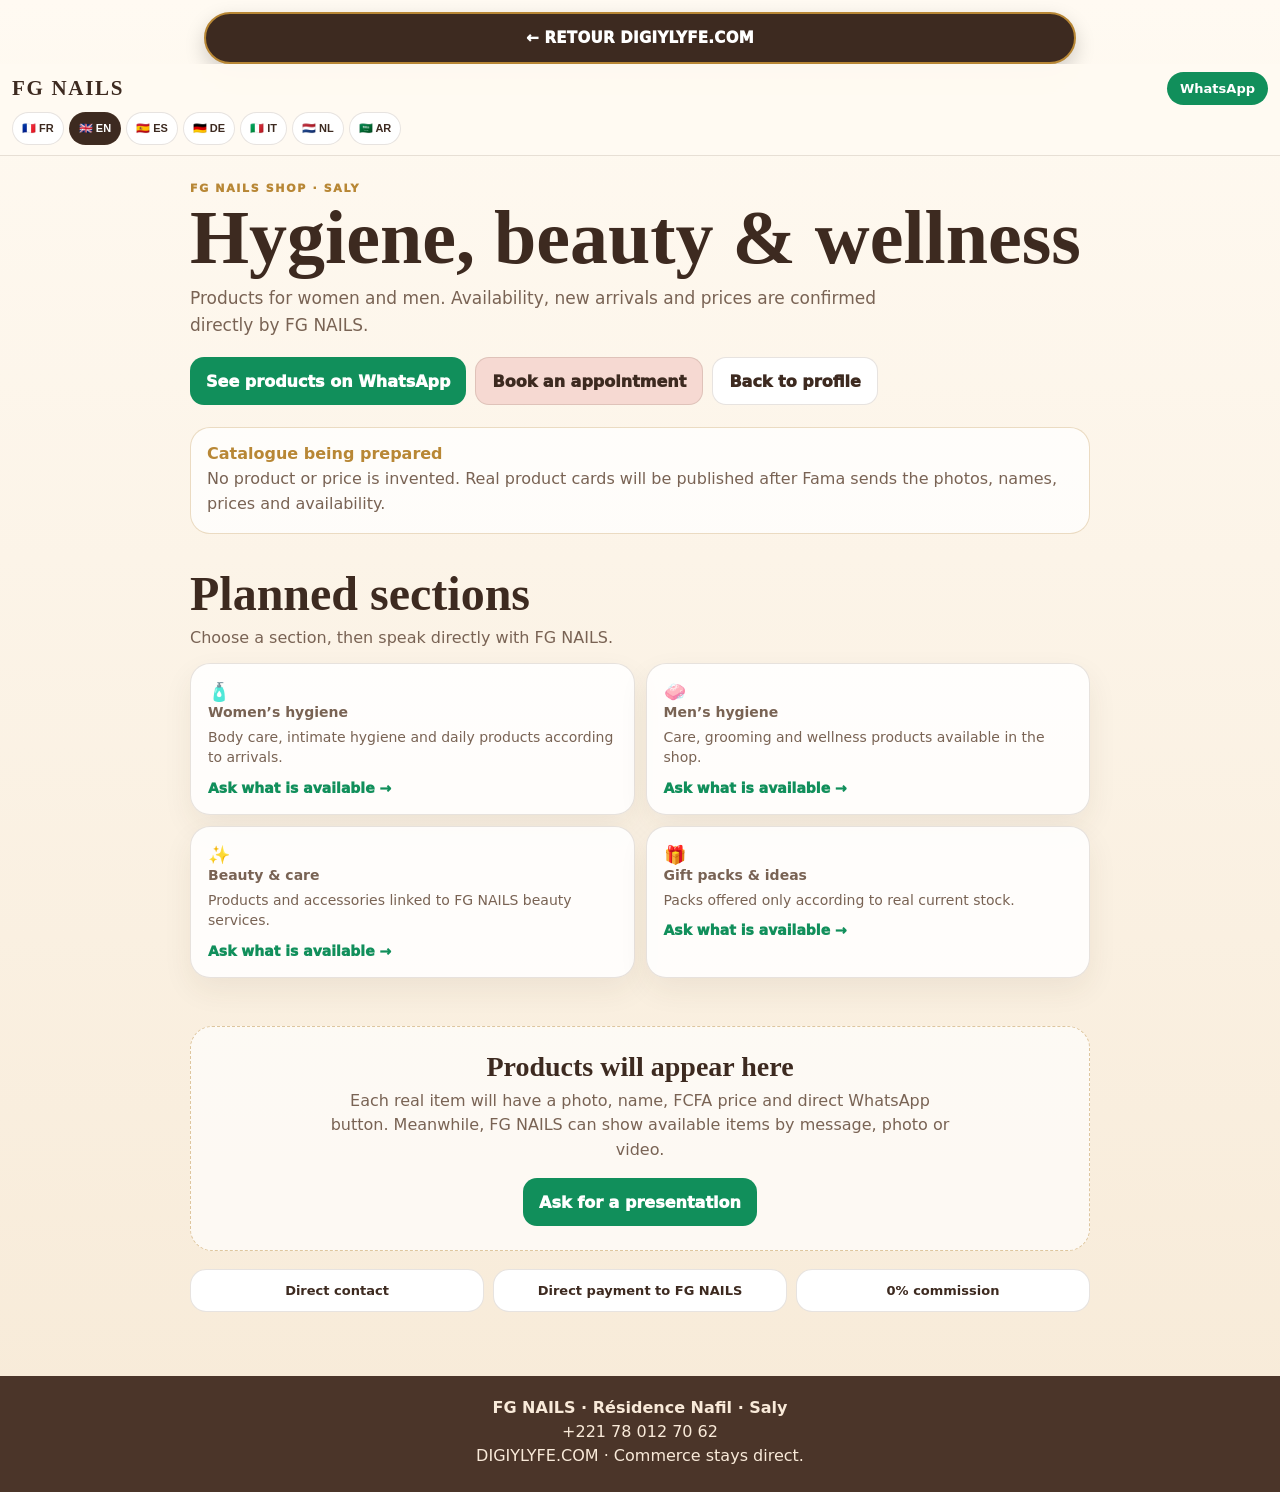
==== commit cccec9c4: "UI: add DIGIYLYFE.COM return across FG NAILS" ====
--- a/hygiene-bien-etre-saly.html
+++ b/hygiene-bien-etre-saly.html
@@ -14,6 +14,7 @@
 <script src="assets/js/fg-i18n.js?v=20260805-7l" defer></script>
 </head>
 <body data-page="shop">
+<div data-digiy-return-home="1" style="width:min(900px,100%);margin:12px auto 0;padding:0 14px;box-sizing:border-box"><a href="https://digiylyfe.com/" aria-label="Retour DIGIYLYFE.COM" style="width:100%;min-height:52px;display:flex;align-items:center;justify-content:center;padding:11px 18px;border:2px solid #b88735;border-radius:999px;background:#3d2a20;color:#fff;text-decoration:none;font:950 15px/1.2 system-ui,-apple-system,Segoe UI,sans-serif;letter-spacing:.02em;box-shadow:0 8px 20px rgba(0,0,0,.18);box-sizing:border-box">← RETOUR DIGIYLYFE.COM</a></div>
 <header class="top"><div class="topline"><a class="brand" href="./" data-keep-lang>FG NAILS</a><a class="wa" href="https://wa.me/221780127062" target="_blank" rel="noopener" data-i18n="whatsapp">WhatsApp</a></div><div class="langs" data-fg-langbar aria-label="Languages"></div></header>
 <main>
 <section><p class="ey" data-i18n="shop_kicker">Boutique FG NAILS · Saly</p><h1 data-i18n="shop_title">Hygiène, beauté & bien-être</h1><p class="lead" data-i18n="shop_lead">Produits pour femmes et hommes. Les disponibilités, les arrivages et les prix sont confirmés directement par FG NAILS.</p><div class="actions"><a class="btn main" href="https://wa.me/221780127062" target="_blank" rel="noopener" data-i18n="products_whatsapp">Voir les produits sur WhatsApp</a><a class="btn rose" href="rendez-vous.html" data-keep-lang data-i18n="book">Prendre rendez-vous</a><a class="btn" href="index.html" data-keep-lang data-i18n="back_profile">Retour à la fiche</a></div><div class="notice"><strong data-i18n="catalog_prep">Catalogue en préparation</strong><p data-i18n="no_fake">Aucun produit ni prix n’est inventé. Les vraies fiches seront publiées après réception des photos, noms, prix et disponibilités transmis par Fama.</p></div></section>
